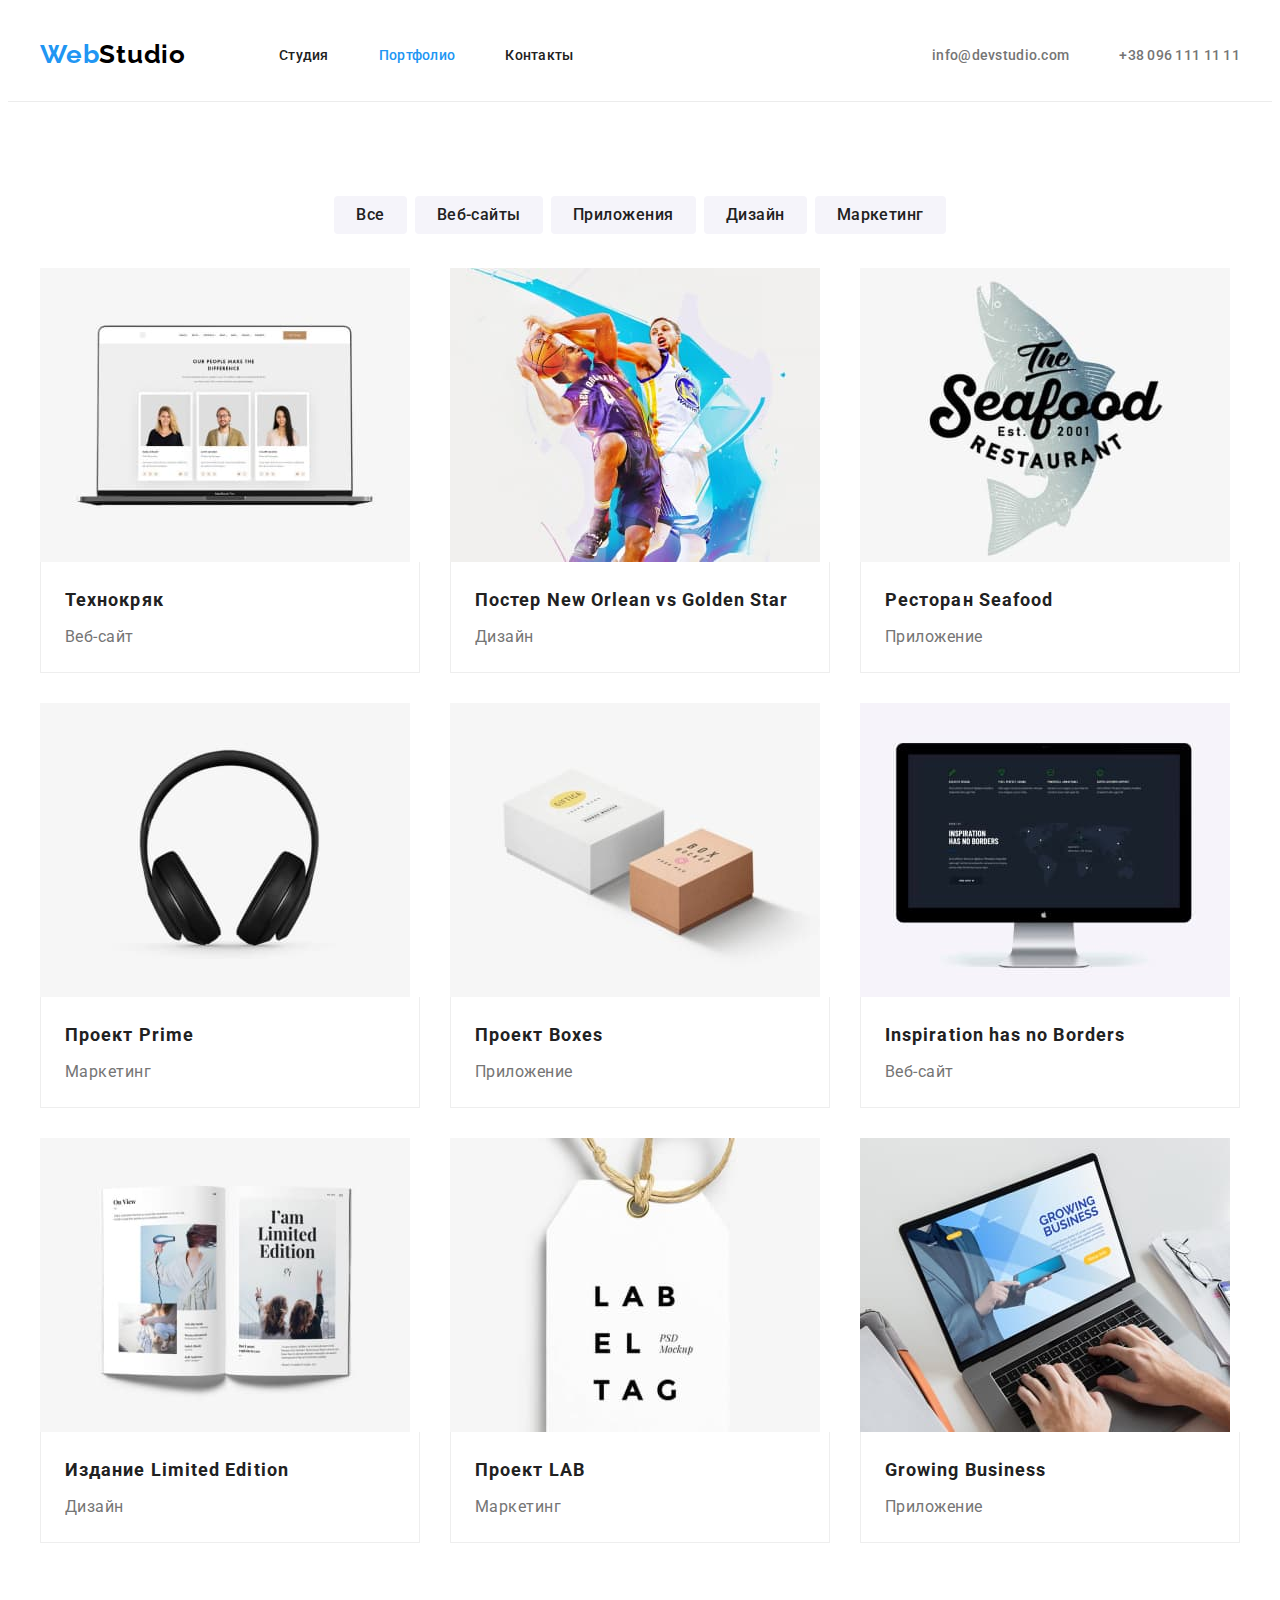
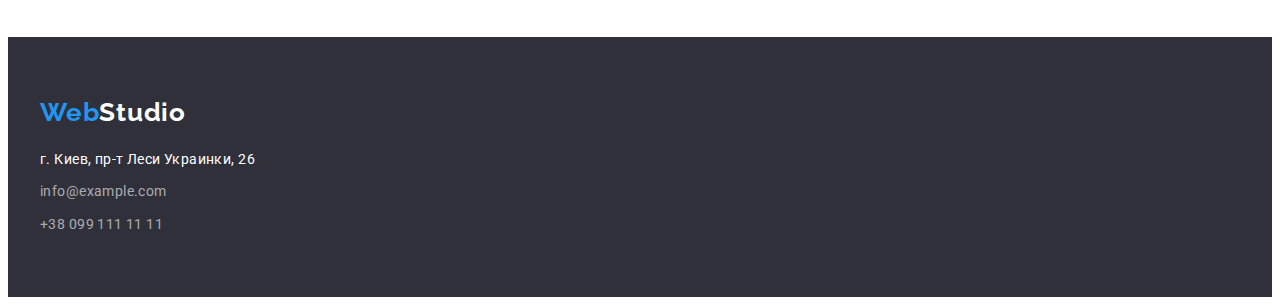
==== portfolio.html @ 8269a4e2 "4 дз start" ====
<!DOCTYPE html>
<html lang="ru">
  <head>
    <meta charset="UTF-8" />
    <meta http-equiv="X-UA-Compatible" content="IE=edge" />
    <meta name="viewport" content="width=device-width, initial-scale=1.0" />
    <title>WebStudio</title>
    <link rel="preconnect" href="https://fonts.gstatic.com" />
    <link
      href="https://fonts.googleapis.com/css2?family=Raleway:wght@700&family=Roboto:wght@400;500;700;900&display=swap"
      rel="stylesheet"
    />
    <link
      rel="stylesheet"
      href="https://cdnjs.cloudflare.com/ajax/libs/modern-normalize/1.1.0/modern-normalize.min.css"
      integrity="sha512-wpPYUAdjBVSE4KJnH1VR1HeZfpl1ub8YT/NKx4PuQ5NmX2tKuGu6U/JRp5y+Y8XG2tV+wKQpNHVUX03MfMFn9Q=="
      crossorigin="anonymous"
      referrerpolicy="no-referrer"
    />
    <link rel="stylesheet" href="./css/styles.css" />
  </head>
  <body>
    <!--HEADER-->
    <header class="header">
      <div class="container header-container">
        <nav class="navigation">
          <a href="./" class="header-logo">
            <span class="header-web">Web</span>Studio</a
          >
          <ul class="menu">
            <li class="menu-item">
              <a href="index.html" class="menu-link">Студия</a>
            </li>
            <li class="menu-item">
              <a href="./portfolio.html" class="menu-link current">Портфолио</a>
            </li>
            <li class="menu-item"><a href="" class="menu-link">Контакты</a></li>
          </ul>
        </nav>
        <ul class="contact-list">
          <li class="contact-email">
            <a class="email" href="mailto:info@devstudio.com"
              >info@devstudio.com</a
            >
          </li>
          <li class="contact-tel">
            <a class="tel" href="tel:+380961111111">+38 096 111 11 11</a>
          </li>
        </ul>
      </div>
    </header>
    <!-- MAIN -->
    <main class="all-portfolio">
      <section class="main-portfolio section">
        <div class="container">
          <h1 hidden>Портфолио</h1>
          <ul class="menu-btn">
            <li class="list-btn">
              <button type="button" class="portfolio">Все</button>
            </li>
            <li class="list-btn">
              <button type="button" class="portfolio">Веб-сайты</button>
            </li>
            <li class="list-btn">
              <button type="button" class="portfolio">Приложения</button>
            </li>
            <li class="list-btn">
              <button type="button" class="portfolio">Дизайн</button>
            </li>
            <li class="list-btn">
              <button type="button" class="portfolio">Маркетинг</button>
            </li>
          </ul>
          <ul class="products">
            <li class="product">
              <h2 hidden>Наши продукты</h2>
              <a class="product-item" href="">
                <img
                  class="product-image"
                  src="./images/img1.jpg"
                  alt="Картинка с изображением ноутбука"
                  width="370"
                  height="294"
                />
              </a>
              <div class="product-list">
                <h3 class="product-title">Технокряк</h3>
                <p class="product-name">Веб-сайт</p>
              </div>
            </li>
            <li class="product">
              <a class="product-item" href="">
                <img
                  class="product-image"
                  src="./images/img2.jpg"
                  alt="Постер"
                  width="370"
                  height="294"
                />
              </a>
              <div class="product-list">
                <h3 class="product-title">Постер New Orlean vs Golden Star</h3>
                <p class="product-name">Дизайн</p>
              </div>
            </li>
            <li class="product">
              <a class="product-item" href="">
                <img
                  class="product-image"
                  src="./images/img3.jpg"
                  alt="Картинка с изображением рыбы"
                  width="370"
                  height="294"
                />
              </a>
              <div class="product-list">
                <h3 class="product-title">Ресторан Seafood</h3>
                <p class="product-name">Приложение</p>
              </div>
            </li>
            <li class="product">
              <a class="product-item" href="">
                <img
                  class="product-image"
                  src="./images/img4.jpg"
                  alt="Картинка с изображением наушников"
                  width="370"
                  height="294"
                />
              </a>
              <div class="product-list">
                <h3 class="product-title">Проект Prime</h3>
                <p class="product-name">Маркетинг</p>
              </div>
            </li>
            <li class="product">
              <a class="product-item" href="">
                <img
                  class="product-image"
                  src="./images/img5.jpg"
                  alt="Картинка с изображением картонных коробок"
                  width="370"
                  height="294"
                />
              </a>
              <div class="product-list">
                <h3 class="product-title">Проект Boxes</h3>
                <p class="product-name">Приложение</p>
              </div>
            </li>
            <li class="product">
              <a class="product-item" href="">
                <img
                  class="product-image"
                  src="./images/img6.jpg"
                  alt="Картинка с изображением монитора"
                  width="370"
                  height="294"
                />
              </a>
              <div class="product-list">
                <h3 class="product-title">Inspiration has no Borders</h3>
                <p class="product-name">Веб-сайт</p>
              </div>
            </li>
            <li class="product">
              <a class="product-item" href="">
                <img
                  class="product-image"
                  src="./images/img7.jpg"
                  alt="Картинка с изображением книги"
                  width="370"
                  height="294"
                />
              </a>
              <div class="product-list">
                <h3 class="product-title">Издание Limited Edition</h3>
                <p class="product-name">Дизайн</p>
              </div>
            </li>

            <li class="product">
              <a class="product-item" href="">
                <img
                  class="product-image"
                  src="./images/img8.jpg"
                  alt="Картинка с изображением ценника"
                  width="370"
                  height="294"
                />
              </a>
              <div class="product-list">
                <h3 class="product-title">Проект LAB</h3>
                <p class="product-name">Маркетинг</p>
              </div>
            </li>

            <li class="product">
              <a class="product-item" href="">
                <img
                  class="product-image"
                  src="./images/img9.jpg"
                  alt="Картинка с изображением ноутбука"
                  width="370"
                  height="294"
                />
              </a>
              <div class="product-list">
                <h3 class="product-title">Growing Business</h3>
                <p class="product-name">Приложение</p>
              </div>
            </li>
          </ul>
        </div>
      </section>
    </main>
    <!--FOOTER-->
    <footer class="footer">
      <div class="container">
        <a href="./" class="footer-logo"
          ><span class="footer-web">Web</span>Studio</a
        >
        <address class="contact-address">
          г. Киев, пр-т Леси Украинки, 26
        </address>
        <ul class="footer-contacts">
          <li class="link">info@example.com</li>
          <li class="link">+38 099 111 11 11</li>
        </ul>
      </div>
    </footer>
  </body>
</html>
---- css/styles.css ----
:root {
  --primary-text-color: #212121;
  --title-text-color: #757575;
  --secondary-text-color: #ffffff;
  --accent-color: #2196f3;
  --background-color: #2f303a;
  --background-color-2: #f5f4fa;
  --contacts-text-color: rgba(255, 255, 255, 0.6);
  --header-logo-color: #000000;
}

h1,
h2,
h3,
h4,
h5,
h6,
p {
  margin-top: 0;
  margin-bottom: 0;
}

ul,
ol {
  margin-top: 0;
  margin-bottom: 0;
  padding-left: 0;
}

img {
  display: block;
}

body {
  background-color: #ffffff;
  color: var(--primary-text-color);
  font-family: "Roboto", sans-serif;
}

a {
  text-decoration: none;
}

ul {
  list-style: none;
}

.container {
  width: 1200px;
  margin: 0 auto;
  padding-left: 15px;
  padding-right: 15px;
}

.section {
  padding-top: 94px;
  padding-bottom: 94px;
}

/*HEADER*/

.header {
  padding-top: 31px;
  padding-bottom: 31px;
  border-bottom: 1px solid #ececec;
}

.header-container {
  display: flex;
  align-items: center;
  justify-content: space-between;
}

.navigation {
  display: flex;
  align-items: center;
}

.header-logo {
  font-family: "Raleway", sans-serif;
  font-weight: 700;
  font-size: 26px;
  line-height: 1.19;
  letter-spacing: 0.03em;
  color: var(--header-logo-color);
  margin-right: 93px;
}

.menu {
  display: flex;
  align-items: center;
}

.menu-item:not(:last-child) {
  margin-right: 50px;
}

.contact-list {
  display: flex;
}

.contact-tel {
  margin-left: 50px;
}

.header-web {
  color: var(--accent-color);
  font-family: Raleway;
  font-weight: 700;
  font-size: 26px;
  line-height: 1.19;
  letter-spacing: 0.03em;
}

.order {
  background-color: var(--background-color);
}

.menu-link {
  font-family: "Roboto", sans-serif;
  font-weight: 500;
  font-size: 14px;
  line-height: 1.14;
  letter-spacing: 0.02em;
  color: var(--primary-text-color);
}

.menu-link:hover,
.menu-link:focus {
  color: var(--accent-color);
}

.menu .menu-link.current {
  color: var(--accent-color);
}

.email {
  font-family: "Roboto", sans-serif;
  color: var(--title-text-color);
  font-weight: 500;
  font-size: 14px;
  line-height: 1.14;
  letter-spacing: 0.02em;
}

.tel {
  font-family: "Roboto", sans-serif;
  color: var(--title-text-color);
  font-weight: 500;
  font-size: 14px;
  line-height: 1.14;
  letter-spacing: 0.02em;
}

.email:hover,
.tel:hover,
.email:focus,
.tel:focus {
  color: var(--accent-color);
}

/*HERO SECTION*/

.hero {
  background-color: var(--background-color);
  text-align: center;
  padding-top: 200px;
  padding-bottom: 200px;
}

.hero-title {
  color: var(--secondary-text-color);
  font-family: "Roboto", sans-serif;
  font-weight: 900;
  font-size: 44px;
  line-height: 1.36;
  text-align: center;
  letter-spacing: 0.06em;
  text-transform: uppercase;
  margin-bottom: 30px;
}

.hero-button {
  color: var(--secondary-text-color);
  background-color: var(--accent-color);
  font-family: "Roboto", sans-serif;
  font-weight: 700;
  font-size: 16px;
  line-height: 1.87;
  align-items: center;
  text-align: center;
  letter-spacing: 0.06em;
  cursor: pointer;
  padding: 10px 32px;
  border: none;
  border-radius: 4px;
}

.hero-button:hover,
.hero-button:focus {
  color: var(--secondary-text-color);
}

.section-title {
  color: var(--primary-text-color);
  font-family: "Roboto", sans-serif;
  font-weight: 700;
  font-size: 36px;
  line-height: 1.17;
  text-align: center;
  letter-spacing: 0.03em;
  margin-bottom: 50px;
}

.section-item {
  font-family: "Roboto", sans-serif;
  font-weight: 700;
  font-size: 14px;
  line-height: 1.14;
  letter-spacing: 0.03em;
  text-transform: uppercase;
  margin-bottom: 10px;
}

.section-text {
  font-family: "Roboto", sans-serif;
  color: var(--title-text-color);
  font-weight: 400;
  font-size: 14px;
  line-height: 1.71;
  letter-spacing: 0.03em;
}

.basis-container {
  width: 1170px;
  height: 101px;
}

/*NATURE*/

.nature {
  display: flex;
}

.section-nature {
  width: 270px;
}

.section-nature:not(:last-child) {
  margin-right: 30px;
}

/*OUR WORKS*/

.our-works {
  display: flex;
}

.our-works-items:not(:last-child) {
  margin-right: 30px;
}
/*OUR TEAM*/

.section-team {
  background-color: var(--background-color-2);
}

.team-members {
  font-family: "Roboto", sans-serif;
  font-weight: 500;
  font-size: 16px;
  line-height: 1.19;
  letter-spacing: 0.03em;
  text-align: center;
  margin-bottom: 10px;
  margin-top: 30px;
}

.team-post {
  font-family: "Roboto", sans-serif;
  font-weight: 400;
  font-size: 16px;
  line-height: 1.19;
  letter-spacing: 0.03em;
  color: var(--title-text-color);
  text-align: center;
}

.members {
  display: flex;
  margin-left: -30px;
  margin-top: -50px;
  flex-wrap: wrap;
}

.members-item {
  flex-basis: calc(100% - 120px) / 4;
  margin-left: 30px;
  margin-top: 50px;
}
/* FOOTER */

.footer {
  background-color: var(--background-color);
  padding-top: 60px;
  padding-bottom: 60px;
}

.contact-address {
  font-family: "Roboto", sans-serif;
  font-style: normal;
  font-weight: 400;
  font-size: 14px;
  line-height: 1.71;
  letter-spacing: 0.03em;
  color: var(--secondary-text-color);
  margin-top: 20px;
  margin-bottom: 9px;
}

.footer-contacts {
  font-family: "Roboto", sans-serif;
  font-style: normal;
  font-weight: 400;
  font-size: 14px;
  line-height: 1.71;
  letter-spacing: 0.03em;
  color: var(--contacts-text-color);
}

.link:not(:last-child) {
  margin-bottom: 9px;
}

.footer-contacts .link:hover,
.footer-contacts .link:focus {
  color: var(--accent-color);
}

.footer-logo {
  font-family: "Raleway", sans-serif;
  font-style: normal;
  font-weight: 700;
  font-size: 26px;
  line-height: 1.19;
  letter-spacing: 0.03em;
  color: var(--secondary-text-color);
  margin-bottom: 20px;
}

.footer-web {
  color: var(--accent-color);
}

/*PORTFOLIO BUTTONS*/

.portfolio {
  color: var(--primary-text-color);
  background-color: var(--background-color-2);
  font-family: "Roboto", sans-serif;
  font-weight: 500;
  font-size: 16px;
  line-height: 1.62;
  text-align: center;
  letter-spacing: 0.03em;
  cursor: pointer;
  border: none;
  border-radius: 4px;
  padding: 6px 22px;
}

.portfolio:hover,
.portfolio:focus {
  color: var(--secondary-text-color);
  background-color: var(--accent-color);
}

.portfolio.all {
  color: var(--secondary-text-color);
  background-color: var(--accent-color);
}

.product-title {
  font-family: "Roboto", sans-serif;
  color: var(--primary-text-color);
  font-style: normal;
  font-weight: 700;
  font-size: 18px;
  line-height: 2;
  letter-spacing: 0.06em;
}

.product-name {
  font-family: "Roboto", sans-serif;
  color: var(--title-text-color);
  font-weight: 400;
  font-size: 16px;
  line-height: 1.87;
  letter-spacing: 0.03em;
  margin-top: 4px;
}

.menu-btn {
  display: flex;
  justify-content: center;
  margin-bottom: 34px;
}

.list-btn:not(:last-child) {
  margin-right: 8px;
}

.products {
  display: flex;
  flex-wrap: wrap;
  margin-left: -30px;
  margin-top: -30px;
}

.product {
  margin-left: 30px;
  margin-top: 30px;
  flex-basis: calc((100% - 90px) / 3);
}

.product-list {
  border: 1px solid #eeeeee;
  border-top: none;
  padding: 20px 24px;
}
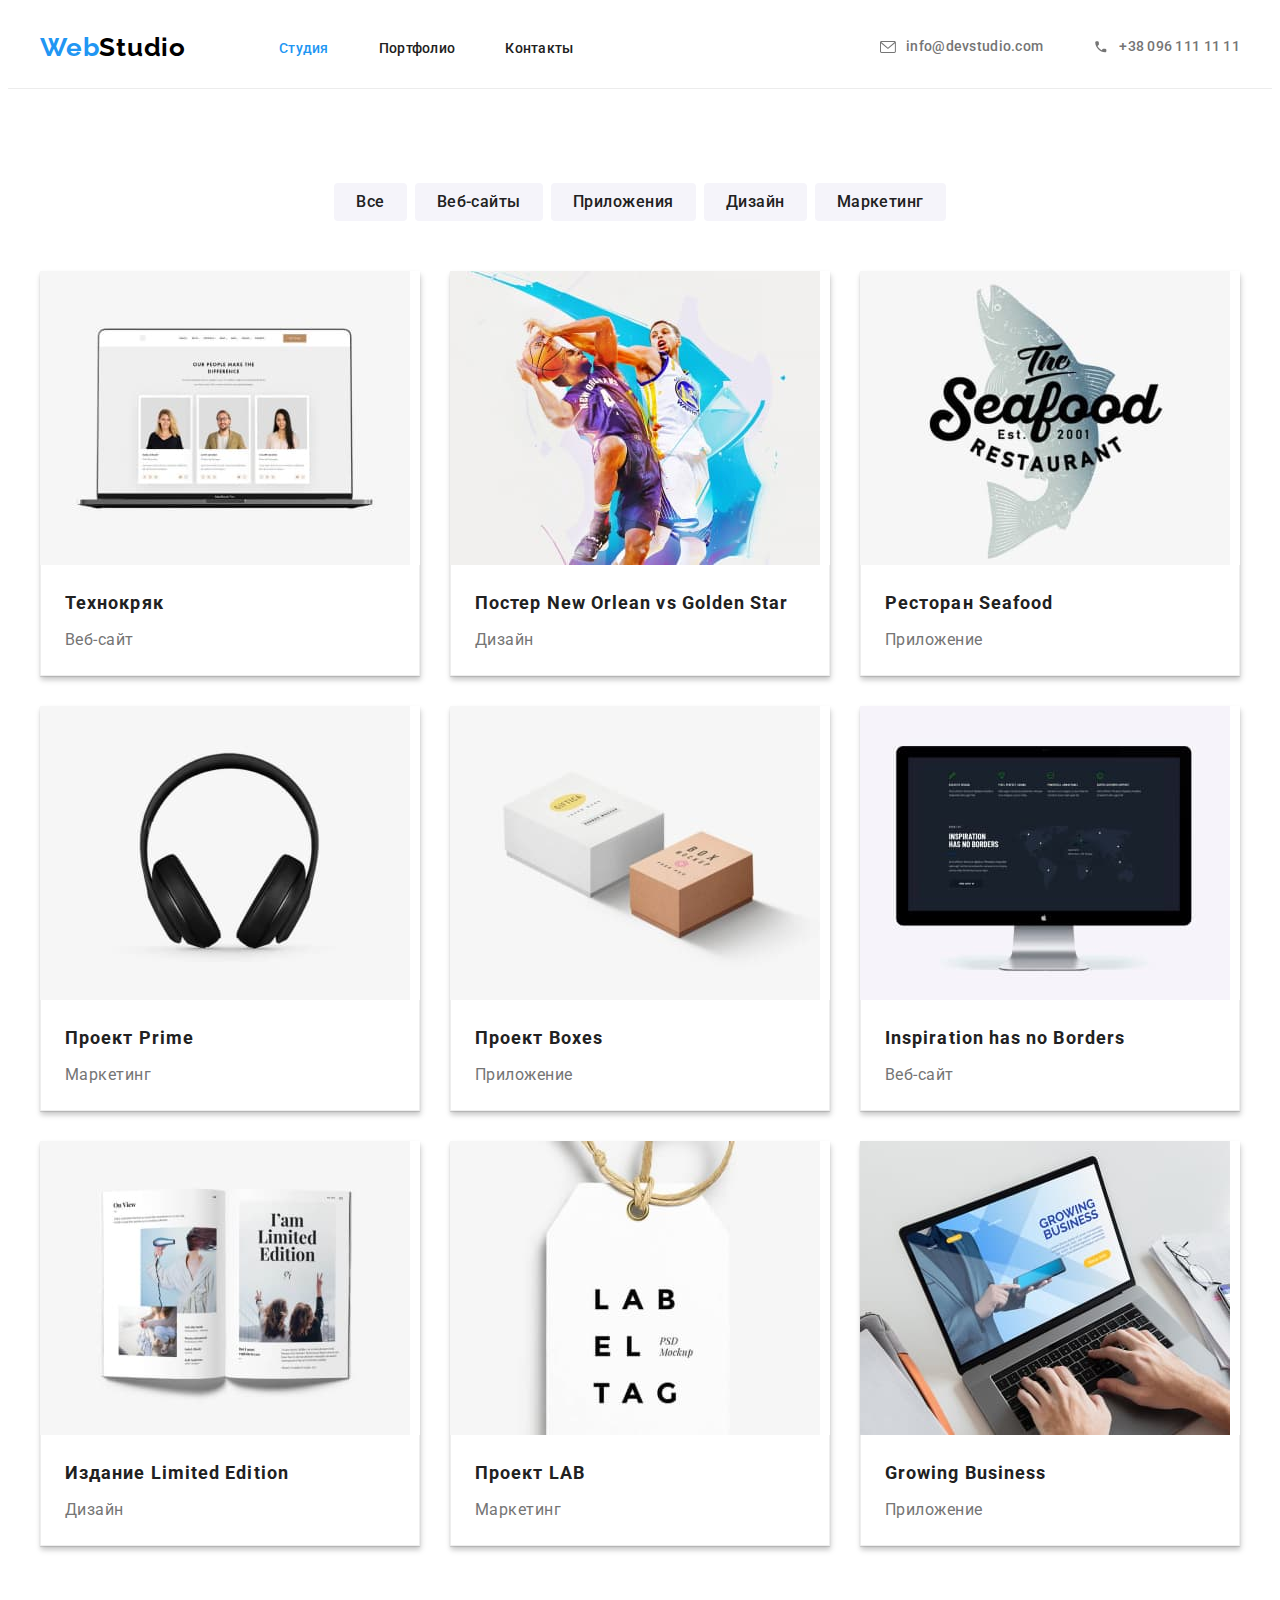
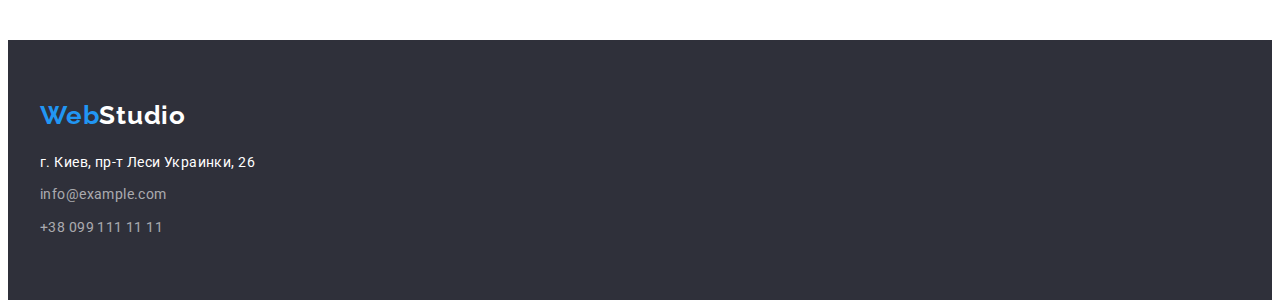
==== commit d639bc9b: "4дз2507" ====
--- a/portfolio.html
+++ b/portfolio.html
@@ -29,22 +29,30 @@
           >
           <ul class="menu">
             <li class="menu-item">
-              <a href="index.html" class="menu-link">Студия</a>
+              <a href="index.html" class="menu-link current">Студия</a>
             </li>
             <li class="menu-item">
-              <a href="./portfolio.html" class="menu-link current">Портфолио</a>
+              <a href="./portfolio.html" class="menu-link">Портфолио</a>
             </li>
             <li class="menu-item"><a href="" class="menu-link">Контакты</a></li>
           </ul>
         </nav>
         <ul class="contact-list">
           <li class="contact-email">
-            <a class="email" href="mailto:info@devstudio.com"
-              >info@devstudio.com</a
-            >
+            <a class="email" href="mailto:info@devstudio.com">
+              <svg class="contact-email-icon" width="16" height="12">
+                <use href="./images/sprite.svg#icon-envelope"></use>
+              </svg>
+              info@devstudio.com
+            </a>
           </li>
           <li class="contact-tel">
-            <a class="tel" href="tel:+380961111111">+38 096 111 11 11</a>
+            <a class="tel" href="tel:+380961111111">
+              <svg class="contact-email-icon" width="16" height="12">
+                <use href="./images/sprite.svg#icon-tell"></use>
+              </svg>
+              +38 096 111 11 11</a
+            >
           </li>
         </ul>
       </div>
--- a/css/styles.css
+++ b/css/styles.css
@@ -7,6 +7,7 @@
   --background-color-2: #f5f4fa;
   --contacts-text-color: rgba(255, 255, 255, 0.6);
   --header-logo-color: #000000;
+  --clients-color: #afb1b8;
 }
 
 h1,
@@ -32,7 +33,7 @@
 }
 
 body {
-  background-color: #ffffff;
+  background-color: var(--secondary-text-color);
   color: var(--primary-text-color);
   font-family: "Roboto", sans-serif;
 }
@@ -60,8 +61,8 @@
 /*HEADER*/
 
 .header {
-  padding-top: 31px;
-  padding-bottom: 31px;
+  padding-top: 24px;
+  padding-bottom: 25px;
   border-bottom: 1px solid #ececec;
 }
 
@@ -101,6 +102,11 @@
 
 .contact-tel {
   margin-left: 50px;
+}
+
+.contact-email-icon {
+  margin-right: 10px;
+  fill: currentColor;
 }
 
 .header-web {
@@ -141,6 +147,8 @@
   font-size: 14px;
   line-height: 1.14;
   letter-spacing: 0.02em;
+  display: flex;
+  align-items: center;
 }
 
 .tel {
@@ -150,6 +158,8 @@
   font-size: 14px;
   line-height: 1.14;
   letter-spacing: 0.02em;
+  display: flex;
+  align-items: center;
 }
 
 .email:hover,
@@ -166,6 +176,14 @@
   text-align: center;
   padding-top: 200px;
   padding-bottom: 200px;
+  max-width: 1600px;
+  background-image: linear-gradient(rgba(0, 0, 0, 0.25), rgba(0, 0, 0, 0.25)),
+    url("../images/hero/bg.jpg");
+  background-size: cover;
+  background-repeat: no-repeat;
+  margin-bottom: 94px;
+  margin-left: auto;
+  margin-right: auto;
 }
 
 .hero-title {
@@ -250,6 +268,21 @@
   margin-right: 30px;
 }
 
+.icon-wrapper {
+  display: flex;
+  justify-content: center;
+  align-items: center;
+  width: 270px;
+  height: 120px;
+  background-color: var(--background-color-2);
+  border-radius: 4px;
+  margin-bottom: 30px;
+}
+
+.section-features {
+  padding-bottom: 94px;
+}
+
 /*OUR WORKS*/
 
 .our-works {
@@ -259,6 +292,11 @@
 .our-works-items:not(:last-child) {
   margin-right: 30px;
 }
+
+.section-works {
+  padding-bottom: 94px;
+}
+
 /*OUR TEAM*/
 
 .section-team {
@@ -273,7 +311,6 @@
   letter-spacing: 0.03em;
   text-align: center;
   margin-bottom: 10px;
-  margin-top: 30px;
 }
 
 .team-post {
@@ -284,20 +321,92 @@
   letter-spacing: 0.03em;
   color: var(--title-text-color);
   text-align: center;
+  margin-bottom: 16px;
 }
 
 .members {
   display: flex;
   margin-left: -30px;
-  margin-top: -50px;
   flex-wrap: wrap;
 }
 
 .members-item {
   flex-basis: calc(100% - 120px) / 4;
   margin-left: 30px;
-  margin-top: 50px;
-}
+  background: var(--secondary-text-color);
+  box-shadow: 0px 1px 3px rgba(0, 0, 0, 0.12), 0px 1px 1px rgba(0, 0, 0, 0.14),
+    0px 2px 1px rgba(0, 0, 0, 0.2);
+  border-radius: 0px 0px 4px 4px;
+}
+
+.team-list {
+  padding-top: 30px;
+  padding-bottom: 30px;
+  text-align: center;
+  padding-left: 32px;
+  padding-right: 32px;
+}
+
+.social-list {
+  display: flex;
+  justify-content: space-between;
+}
+
+.social-list-link {
+  display: flex;
+  align-items: center;
+  justify-content: center;
+  width: 44px;
+  height: 44px;
+  border-radius: 50%;
+  background-color: var(--secondary-text-color);
+  fill: var(--title-text-color);
+}
+
+.social-list-link:hover,
+.social-list-link:focus {
+  fill: var(--secondary-text-color);
+  background-color: var(--accent-color);
+}
+
+/* CLIENTS*/
+.regular-clients-title {
+  font-size: 36px;
+  color: var(--primary-text-color);
+  text-align: center;
+  margin: 0%;
+  margin-bottom: 50px;
+}
+.regular-clients-list {
+  display: flex;
+}
+
+.clients-list {
+  margin-right: 30px;
+}
+
+.clients-icon {
+  display: flex;
+  justify-content: center;
+  align-items: center;
+  width: 170px;
+  height: 92px;
+  border: 1px solid #afb1b8;
+  box-sizing: border-box;
+  border-radius: 4px;
+}
+
+.client-icon {
+  width: 106px;
+  height: 60px;
+  fill: var(--clients-color);
+}
+
+.clients-icon:hover,
+.clients-icon:focus {
+  fill: var(--accent-color);
+}
+
 /* FOOTER */
 
 .footer {
@@ -352,6 +461,46 @@
   color: var(--accent-color);
 }
 
+.socials-footer-title {
+  font-size: 14px;
+  margin: 0;
+  margin-bottom: 20px;
+  text-transform: uppercase;
+  color: var(--secondary-text-color);
+}
+
+.socials-footer-list {
+  display: flex;
+}
+
+.socials-list {
+  margin-right: 10px;
+  cursor: pointer;
+}
+
+.socials-footer-icons {
+  display: flex;
+  width: 44px;
+  height: 44px;
+  background-color: rgba(255, 255, 255, 0.1);
+  border-radius: 50%;
+  justify-content: center;
+  align-items: center;
+  border-color: var(--accent-color);
+}
+
+.social-icon-footer {
+  fill: var(--header-and-color-white);
+}
+
+.footer-socials {
+  margin-left: 70px;
+}
+
+.footer-container {
+  display: flex;
+}
+
 /*PORTFOLIO BUTTONS*/
 
 .portfolio {
@@ -403,7 +552,7 @@
 .menu-btn {
   display: flex;
   justify-content: center;
-  margin-bottom: 34px;
+  margin-bottom: 50px;
 }
 
 .list-btn:not(:last-child) {
@@ -421,6 +570,9 @@
   margin-left: 30px;
   margin-top: 30px;
   flex-basis: calc((100% - 90px) / 3);
+  background: var(--secondary-text-color);
+  box-shadow: 0px 1px 1px rgba(0, 0, 0, 0.12), 0px 4px 4px rgba(0, 0, 0, 0.06),
+    1px 4px 6px rgba(0, 0, 0, 0.16);
 }
 
 .product-list {
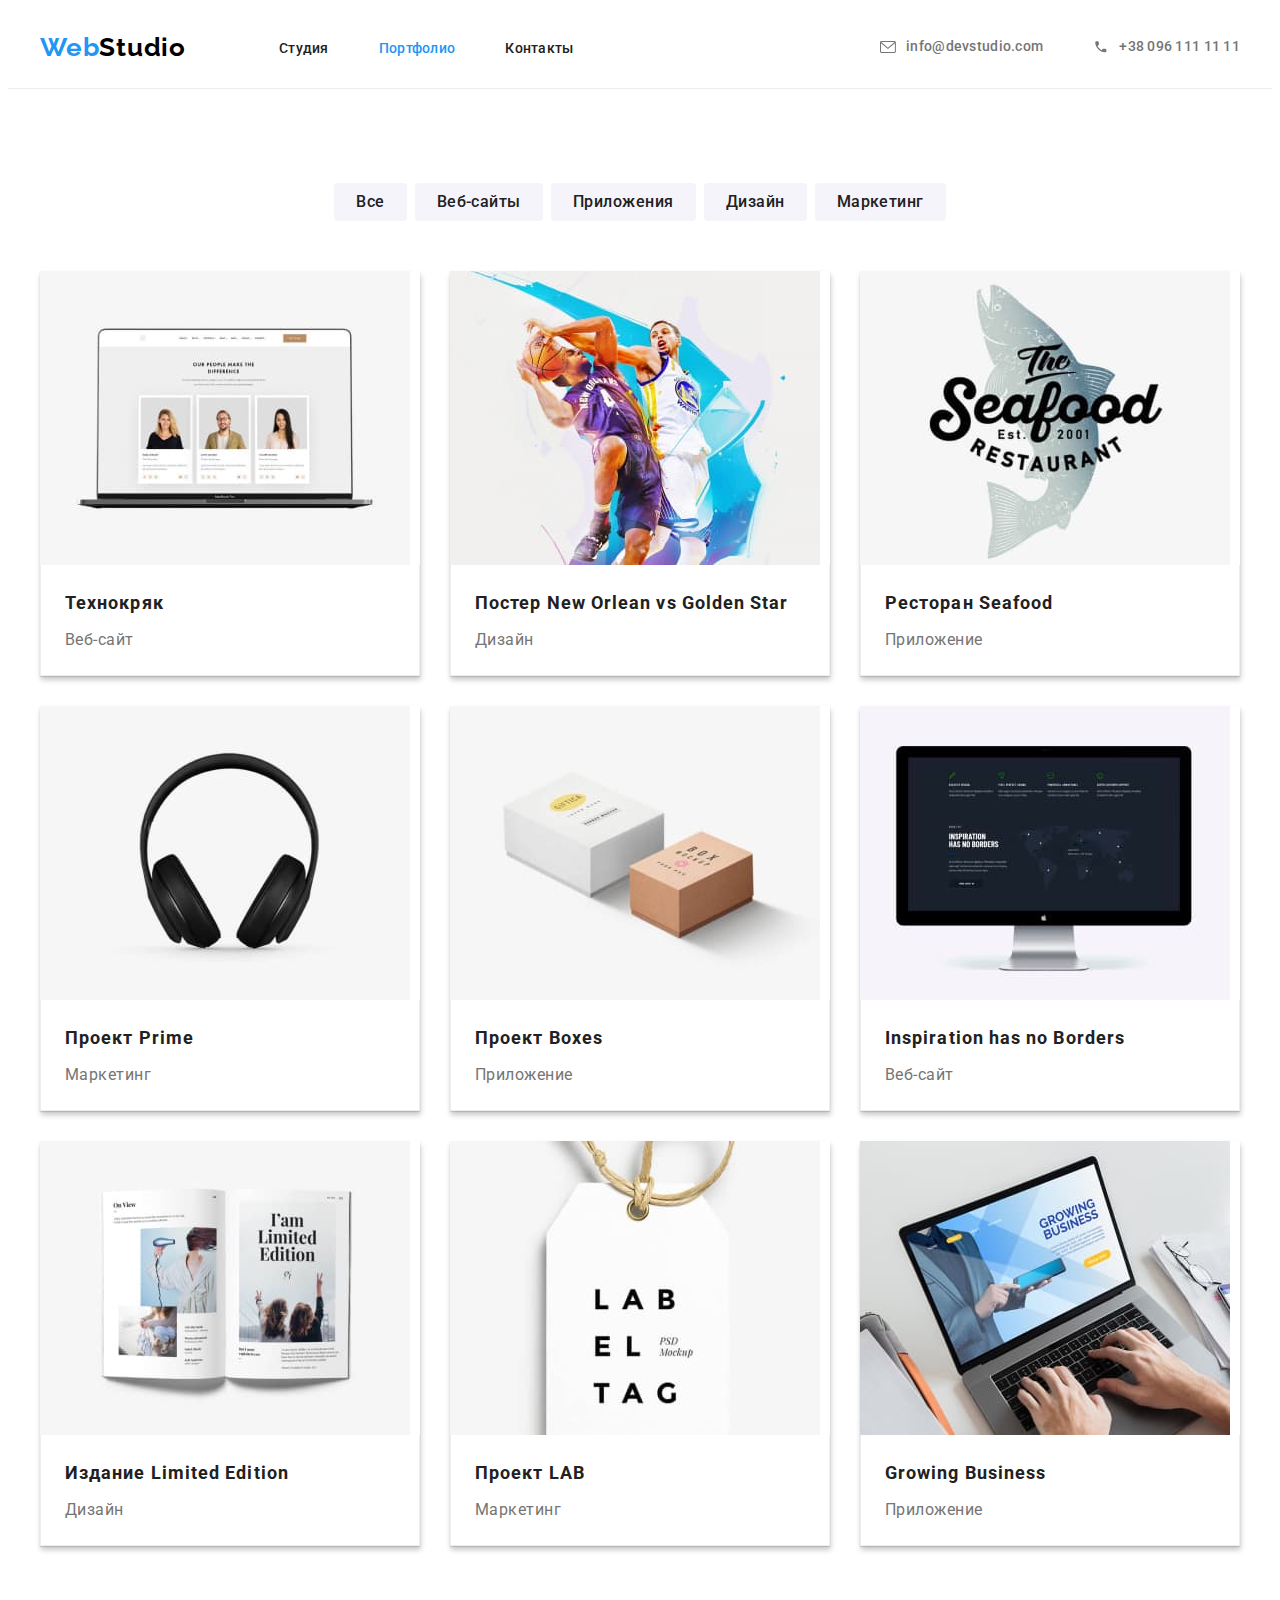
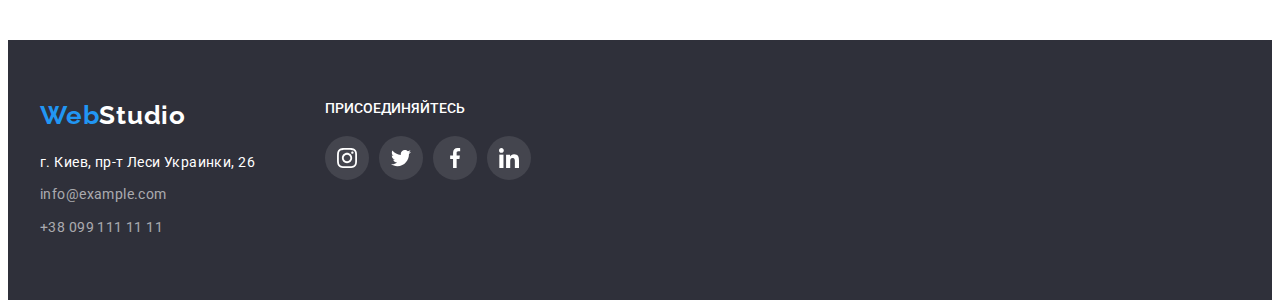
==== commit 0a66a756: "4hw" ====
--- a/portfolio.html
+++ b/portfolio.html
@@ -29,10 +29,10 @@
           >
           <ul class="menu">
             <li class="menu-item">
-              <a href="index.html" class="menu-link current">Студия</a>
+              <a href="index.html" class="menu-link">Студия</a>
             </li>
             <li class="menu-item">
-              <a href="./portfolio.html" class="menu-link">Портфолио</a>
+              <a href="./portfolio.html" class="menu-link current">Портфолио</a>
             </li>
             <li class="menu-item"><a href="" class="menu-link">Контакты</a></li>
           </ul>
@@ -224,17 +224,54 @@
     </main>
     <!--FOOTER-->
     <footer class="footer">
-      <div class="container">
-        <a href="./" class="footer-logo"
-          ><span class="footer-web">Web</span>Studio</a
-        >
-        <address class="contact-address">
-          г. Киев, пр-т Леси Украинки, 26
-        </address>
-        <ul class="footer-contacts">
-          <li class="link">info@example.com</li>
-          <li class="link">+38 099 111 11 11</li>
-        </ul>
+      <div class="container footer-container">
+        <div class="footer-wrapper">
+          <div class="footer-adress-wrapper">
+            <a href="./" class="footer-logo"
+              ><span class="footer-web">Web</span>Studio</a
+            >
+            <address class="contact-address">
+              г. Киев, пр-т Леси Украинки, 26
+            </address>
+            <ul class="footer-contacts">
+              <li class="link">info@example.com</li>
+              <li class="link">+38 099 111 11 11</li>
+            </ul>
+          </div>
+          <div class="footer-socials">
+            <h2 class="socials-footer-title">присоединяйтесь</h2>
+            <ul class="socials-footer-lists">
+              <li class="socials-list-item">
+                <a class="socials-footer-icons" href="#">
+                  <svg class="social-icon-footer" width="20px" height="20px">
+                    <use href="./images/sprite.svg#icon-instagram"></use>
+                  </svg>
+                </a>
+              </li>
+              <li class="socials-item">
+                <a class="socials-footer-icons" href="#">
+                  <svg class="social-icon-footer" width="20px" height="20px">
+                    <use href="./images/sprite.svg#icon-twitter"></use>
+                  </svg>
+                </a>
+              </li>
+              <li class="socials-item">
+                <a class="socials-footer-icons" href="#">
+                  <svg class="social-icon-footer" width="20px" height="20px">
+                    <use href="./images/sprite.svg#icon-facebook"></use>
+                  </svg>
+                </a>
+              </li>
+              <li class="socials-item">
+                <a class="socials-footer-icons" href="#">
+                  <svg class="social-icon-footer" width="20px" height="20px">
+                    <use href="./images/sprite.svg#icon-linkedin"></use>
+                  </svg>
+                </a>
+              </li>
+            </ul>
+          </div>
+        </div>
       </div>
     </footer>
   </body>
--- a/css/styles.css
+++ b/css/styles.css
@@ -394,17 +394,18 @@
   border: 1px solid #afb1b8;
   box-sizing: border-box;
   border-radius: 4px;
+  fill: var(--clients-color);
 }
 
 .client-icon {
   width: 106px;
   height: 60px;
-  fill: var(--clients-color);
 }
 
 .clients-icon:hover,
 .clients-icon:focus {
   fill: var(--accent-color);
+  border-color: var(--accent-color);
 }
 
 /* FOOTER */
@@ -463,10 +464,12 @@
 
 .socials-footer-title {
   font-size: 14px;
-  margin: 0;
   margin-bottom: 20px;
   text-transform: uppercase;
   color: var(--secondary-text-color);
+  font-weight: 500;
+  font-style: normal;
+  line-height: 1.17;
 }
 
 .socials-footer-list {
@@ -490,7 +493,7 @@
 }
 
 .social-icon-footer {
-  fill: var(--header-and-color-white);
+  fill: var(--secondary-text-color);
 }
 
 .footer-socials {
@@ -498,7 +501,24 @@
 }
 
 .footer-container {
-  display: flex;
+  display: block;
+}
+
+.footer-wrapper {
+  display: flex;
+}
+
+.socials-footer-lists {
+  display: flex;
+}
+
+.socials-footer-icons:hover,
+.socials-footer-icons:focus {
+  background-color: var(--accent-color);
+}
+
+.socials-item {
+  margin-left: 10px;
 }
 
 /*PORTFOLIO BUTTONS*/
